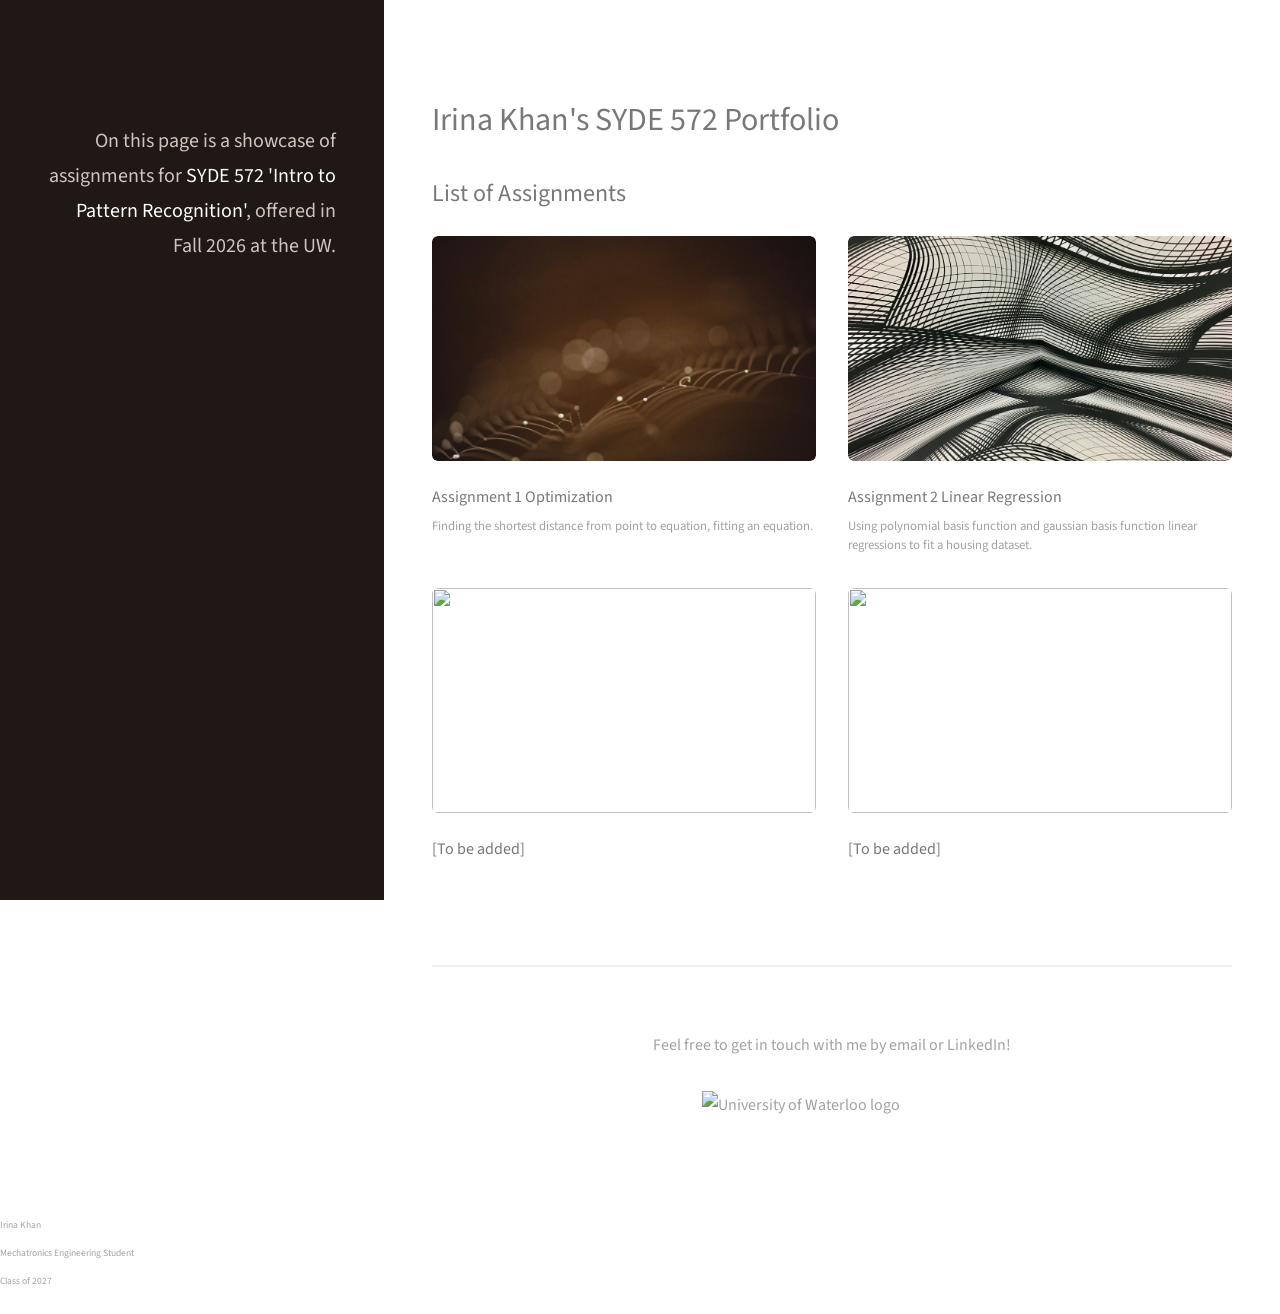
==== index.html @ 65525d87 "Wrote scripts and report for Assignment 2, part 1 (aka polynomial basis function linear regression)" ====
<!DOCTYPE HTML>
<!--
	Strata by HTML5 UP
	html5up.net | @ajlkn
	Free for personal and commercial use under the CCA 3.0 license (html5up.net/license)
-->
<html>
	<head>
		<title>SYDE 572 Portfolio</title>
		<meta charset="utf-8" />
		<meta name="viewport" content="width=device-width, initial-scale=1, user-scalable=no" />
		<link rel="stylesheet" href="assets/css/main.css" />
	</head>
	<body class="is-preload">

		<!-- Header -->
			<header id="header">
				<div class="inner">
					<a href="#" class="image avatar"><img src="images/picrew_lego_avatar.png" alt="" /></a>
					<h1>On this page is a showcase of assignments for <strong> SYDE 572 'Intro to Pattern Recognition'</strong>, offered in Fall 2026 at the UW.<br />
				</div>
			</header>

		<!-- Main -->
			<div id="main">

				<!-- One -->
					<section id="one">
						<h1>Irina Khan's SYDE 572 Portfolio</h1>
						<h2>List of Assignments</h2>
						<div class="row">
							<article class="col-6 col-12-xsmall work-item">
								<a href="assignment1/assignment1part1report.html" class="image fit thumb"><img src="images/thumbs/alexey-demidov-XSi3O-MFi8I-unsplash.jpg" alt="" /></a>
								<h3>Assignment 1 Optimization</h3>
								<p>Finding the shortest distance from point to equation, fitting an equation.</p>
							</article>
							<article class="col-6 col-12-xsmall work-item">
								<a href="assignment2/assignment2part1report.html" class="image fit thumb"><img src="images/thumbs/armand-khoury-4cBVro7SHLs-unsplash.jpg" alt="" /></a>
								<h3>Assignment 2 Linear Regression</h3>
								<p>Using polynomial basis function and gaussian basis function linear regressions to fit a housing dataset.</p>
							</article>
							<article class="col-6 col-12-xsmall work-item">
								<a href="images/fulls/03.jpg" class="image fit thumb"><img src="images/thumbs/03.jpg" alt="" /></a>
								<h3>[To be added]</h3>
								<p></p>
							</article>
							<article class="col-6 col-12-xsmall work-item">
								<a href="images/fulls/04.jpg" class="image fit thumb"><img src="images/thumbs/04.jpg" alt="" /></a>
								<h3>[To be added]</h3>
								<p></p>
							</article>
						</div>
					</section>

				<!-- Three -->
					<section id="three">
					<p style="text-align: center;">Feel free to get in touch with me by email or LinkedIn!</p>
					<img src="images/fulls/UniversityOfWaterloo_logo_vert_rgb.png"
						alt="University of Waterloo logo"
						style="max-width: 260px; display: block; margin: 0 auto;">

				<!-- Four -->
				<!--
					<section id="four">
						<h2>Elements</h2>

						<section>
							<h4>Text</h4>
							<p>This is <b>bold</b> and this is <strong>strong</strong>. This is <i>italic</i> and this is <em>emphasized</em>.
							This is <sup>superscript</sup> text and this is <sub>subscript</sub> text.
							This is <u>underlined</u> and this is code: <code>for (;;) { ... }</code>. Finally, <a href="#">this is a link</a>.</p>
							<hr />
							<header>
								<h4>Heading with a Subtitle</h4>
								<p>Lorem ipsum dolor sit amet nullam id egestas urna aliquam</p>
							</header>
							<p>Nunc lacinia ante nunc ac lobortis. Interdum adipiscing gravida odio porttitor sem non mi integer non faucibus ornare mi ut ante amet placerat aliquet. Volutpat eu sed ante lacinia sapien lorem accumsan varius montes viverra nibh in adipiscing blandit tempus accumsan.</p>
							<header>
								<h5>Heading with a Subtitle</h5>
								<p>Lorem ipsum dolor sit amet nullam id egestas urna aliquam</p>
							</header>
							<p>Nunc lacinia ante nunc ac lobortis. Interdum adipiscing gravida odio porttitor sem non mi integer non faucibus ornare mi ut ante amet placerat aliquet. Volutpat eu sed ante lacinia sapien lorem accumsan varius montes viverra nibh in adipiscing blandit tempus accumsan.</p>
							<hr />
							<h2>Heading Level 2</h2>
							<h3>Heading Level 3</h3>
							<h4>Heading Level 4</h4>
							<h5>Heading Level 5</h5>
							<h6>Heading Level 6</h6>
							<hr />
							<h5>Blockquote</h5>
							<blockquote>Fringilla nisl. Donec accumsan interdum nisi, quis tincidunt felis sagittis eget tempus euismod. Vestibulum ante ipsum primis in faucibus vestibulum. Blandit adipiscing eu felis iaculis volutpat ac adipiscing accumsan faucibus. Vestibulum ante ipsum primis in faucibus lorem ipsum dolor sit amet nullam adipiscing eu felis.</blockquote>
							<h5>Preformatted</h5>
							<pre><code>i = 0;

while (!deck.isInOrder()) {
print 'Iteration ' + i;
deck.shuffle();
i++;
}

print 'It took ' + i + ' iterations to sort the deck.';</code></pre>
						</section>

						<section>
							<h4>Lists</h4>
							<div class="row">
								<div class="col-6 col-12-xsmall">
									<h5>Unordered</h5>
									<ul>
										<li>Dolor pulvinar etiam magna etiam.</li>
										<li>Sagittis adipiscing lorem eleifend.</li>
										<li>Felis enim feugiat dolore viverra.</li>
									</ul>
									<h5>Alternate</h5>
									<ul class="alt">
										<li>Dolor pulvinar etiam magna etiam.</li>
										<li>Sagittis adipiscing lorem eleifend.</li>
										<li>Felis enim feugiat dolore viverra.</li>
									</ul>
								</div>
								<div class="col-6 col-12-xsmall">
									<h5>Ordered</h5>
									<ol>
										<li>Dolor pulvinar etiam magna etiam.</li>
										<li>Etiam vel felis at lorem sed viverra.</li>
										<li>Felis enim feugiat dolore viverra.</li>
										<li>Dolor pulvinar etiam magna etiam.</li>
										<li>Etiam vel felis at lorem sed viverra.</li>
										<li>Felis enim feugiat dolore viverra.</li>
									</ol>
									<h5>Icons</h5>
									<ul class="icons">
										<li><a href="#" class="icon brands fa-twitter"><span class="label">Twitter</span></a></li>
										<li><a href="#" class="icon brands fa-facebook-f"><span class="label">Facebook</span></a></li>
										<li><a href="#" class="icon brands fa-instagram"><span class="label">Instagram</span></a></li>
										<li><a href="#" class="icon brands fa-github"><span class="label">Github</span></a></li>
										<li><a href="#" class="icon brands fa-dribbble"><span class="label">Dribbble</span></a></li>
										<li><a href="#" class="icon brands fa-tumblr"><span class="label">Tumblr</span></a></li>
									</ul>
								</div>
							</div>
							<h5>Actions</h5>
							<ul class="actions">
								<li><a href="#" class="button primary">Default</a></li>
								<li><a href="#" class="button">Default</a></li>
							</ul>
							<ul class="actions small">
								<li><a href="#" class="button primary small">Small</a></li>
								<li><a href="#" class="button small">Small</a></li>
							</ul>
							<div class="row">
								<div class="col-6 col-12-small">
									<ul class="actions stacked">
										<li><a href="#" class="button primary">Default</a></li>
										<li><a href="#" class="button">Default</a></li>
									</ul>
								</div>
								<div class="col-6 col-12-small">
									<ul class="actions stacked">
										<li><a href="#" class="button primary small">Small</a></li>
										<li><a href="#" class="button small">Small</a></li>
									</ul>
								</div>
								<div class="col-6 col-12-small">
									<ul class="actions stacked">
										<li><a href="#" class="button primary fit">Default</a></li>
										<li><a href="#" class="button fit">Default</a></li>
									</ul>
								</div>
								<div class="col-6 col-12-small">
									<ul class="actions stacked">
										<li><a href="#" class="button primary small fit">Small</a></li>
										<li><a href="#" class="button small fit">Small</a></li>
									</ul>
								</div>
							</div>
						</section>

						<section>
							<h4>Table</h4>
							<h5>Default</h5>
							<div class="table-wrapper">
								<table>
									<thead>
										<tr>
											<th>Name</th>
											<th>Description</th>
											<th>Price</th>
										</tr>
									</thead>
									<tbody>
										<tr>
											<td>Item One</td>
											<td>Ante turpis integer aliquet porttitor.</td>
											<td>29.99</td>
										</tr>
										<tr>
											<td>Item Two</td>
											<td>Vis ac commodo adipiscing arcu aliquet.</td>
											<td>19.99</td>
										</tr>
										<tr>
											<td>Item Three</td>
											<td> Morbi faucibus arcu accumsan lorem.</td>
											<td>29.99</td>
										</tr>
										<tr>
											<td>Item Four</td>
											<td>Vitae integer tempus condimentum.</td>
											<td>19.99</td>
										</tr>
										<tr>
											<td>Item Five</td>
											<td>Ante turpis integer aliquet porttitor.</td>
											<td>29.99</td>
										</tr>
									</tbody>
									<tfoot>
										<tr>
											<td colspan="2"></td>
											<td>100.00</td>
										</tr>
									</tfoot>
								</table>
							</div>

							<h5>Alternate</h5>
							<div class="table-wrapper">
								<table class="alt">
									<thead>
										<tr>
											<th>Name</th>
											<th>Description</th>
											<th>Price</th>
										</tr>
									</thead>
									<tbody>
										<tr>
											<td>Item One</td>
											<td>Ante turpis integer aliquet porttitor.</td>
											<td>29.99</td>
										</tr>
										<tr>
											<td>Item Two</td>
											<td>Vis ac commodo adipiscing arcu aliquet.</td>
											<td>19.99</td>
										</tr>
										<tr>
											<td>Item Three</td>
											<td> Morbi faucibus arcu accumsan lorem.</td>
											<td>29.99</td>
										</tr>
										<tr>
											<td>Item Four</td>
											<td>Vitae integer tempus condimentum.</td>
											<td>19.99</td>
										</tr>
										<tr>
											<td>Item Five</td>
											<td>Ante turpis integer aliquet porttitor.</td>
											<td>29.99</td>
										</tr>
									</tbody>
									<tfoot>
										<tr>
											<td colspan="2"></td>
											<td>100.00</td>
										</tr>
									</tfoot>
								</table>
							</div>
						</section>

						<section>
							<h4>Buttons</h4>
							<ul class="actions">
								<li><a href="#" class="button primary">Primary</a></li>
								<li><a href="#" class="button">Default</a></li>
							</ul>
							<ul class="actions">
								<li><a href="#" class="button large">Large</a></li>
								<li><a href="#" class="button">Default</a></li>
								<li><a href="#" class="button small">Small</a></li>
							</ul>
							<ul class="actions fit">
								<li><a href="#" class="button primary fit">Fit</a></li>
								<li><a href="#" class="button fit">Fit</a></li>
							</ul>
							<ul class="actions fit small">
								<li><a href="#" class="button primary fit small">Fit + Small</a></li>
								<li><a href="#" class="button fit small">Fit + Small</a></li>
							</ul>
							<ul class="actions">
								<li><a href="#" class="button primary icon solid fa-download">Icon</a></li>
								<li><a href="#" class="button icon solid fa-download">Icon</a></li>
							</ul>
							<ul class="actions">
								<li><span class="button primary disabled">Primary</span></li>
								<li><span class="button disabled">Default</span></li>
							</ul>
						</section>

						<section>
							<h4>Form</h4>
							<form method="post" action="#">
								<div class="row gtr-uniform gtr-50">
									<div class="col-6 col-12-xsmall">
										<input type="text" name="demo-name" id="demo-name" value="" placeholder="Name" />
									</div>
									<div class="col-6 col-12-xsmall">
										<input type="email" name="demo-email" id="demo-email" value="" placeholder="Email" />
									</div>
									<div class="col-12">
										<select name="demo-category" id="demo-category">
											<option value="">- Category -</option>
											<option value="1">Manufacturing</option>
											<option value="1">Shipping</option>
											<option value="1">Administration</option>
											<option value="1">Human Resources</option>
										</select>
									</div>
									<div class="col-4 col-12-small">
										<input type="radio" id="demo-priority-low" name="demo-priority" checked>
										<label for="demo-priority-low">Low Priority</label>
									</div>
									<div class="col-4 col-12-small">
										<input type="radio" id="demo-priority-normal" name="demo-priority">
										<label for="demo-priority-normal">Normal Priority</label>
									</div>
									<div class="col-4 col-12-small">
										<input type="radio" id="demo-priority-high" name="demo-priority">
										<label for="demo-priority-high">High Priority</label>
									</div>
									<div class="col-6 col-12-small">
										<input type="checkbox" id="demo-copy" name="demo-copy">
										<label for="demo-copy">Email me a copy of this message</label>
									</div>
									<div class="col-6 col-12-small">
										<input type="checkbox" id="demo-human" name="demo-human" checked>
										<label for="demo-human">I am a human and not a robot</label>
									</div>
									<div class="col-12">
										<textarea name="demo-message" id="demo-message" placeholder="Enter your message" rows="6"></textarea>
									</div>
									<div class="col-12">
										<ul class="actions">
											<li><input type="submit" value="Send Message" class="primary" /></li>
											<li><input type="reset" value="Reset" /></li>
										</ul>
									</div>
								</div>
							</form>
						</section>

						<section>
							<h4>Image</h4>
							<h5>Fit</h5>
							<div class="box alt">
								<div class="row gtr-50 gtr-uniform">
									<div class="col-12"><span class="image fit"><img src="images/fulls/05.jpg" alt="" /></span></div>
									<div class="col-4"><span class="image fit"><img src="images/thumbs/01.jpg" alt="" /></span></div>
									<div class="col-4"><span class="image fit"><img src="images/thumbs/02.jpg" alt="" /></span></div>
									<div class="col-4"><span class="image fit"><img src="images/thumbs/03.jpg" alt="" /></span></div>
									<div class="col-4"><span class="image fit"><img src="images/thumbs/04.jpg" alt="" /></span></div>
									<div class="col-4"><span class="image fit"><img src="images/thumbs/05.jpg" alt="" /></span></div>
									<div class="col-4"><span class="image fit"><img src="images/thumbs/06.jpg" alt="" /></span></div>
									<div class="col-4"><span class="image fit"><img src="images/thumbs/03.jpg" alt="" /></span></div>
									<div class="col-4"><span class="image fit"><img src="images/thumbs/02.jpg" alt="" /></span></div>
									<div class="col-4"><span class="image fit"><img src="images/thumbs/01.jpg" alt="" /></span></div>
								</div>
							</div>
							<h5>Left &amp; Right</h5>
							<p><span class="image left"><img src="images/avatar.jpg" alt="" /></span>Fringilla nisl. Donec accumsan interdum nisi, quis tincidunt felis sagittis eget. tempus euismod. Vestibulum ante ipsum primis in faucibus vestibulum. Blandit adipiscing eu felis iaculis volutpat ac adipiscing accumsan eu faucibus. Integer ac pellentesque praesent tincidunt felis sagittis eget. tempus euismod. Vestibulum ante ipsum primis in faucibus vestibulum. Blandit adipiscing eu felis iaculis volutpat ac adipiscing accumsan eu faucibus. Integer ac pellentesque praesent. Donec accumsan interdum nisi, quis tincidunt felis sagittis eget. tempus euismod. Vestibulum ante ipsum primis in faucibus vestibulum. Blandit adipiscing eu felis iaculis volutpat ac adipiscing accumsan eu faucibus. Integer ac pellentesque praesent tincidunt felis sagittis eget. tempus euismod. Vestibulum ante ipsum primis in faucibus vestibulum. Blandit adipiscing eu felis iaculis volutpat ac adipiscing accumsan eu faucibus. Integer ac pellentesque praesent.</p>
							<p><span class="image right"><img src="images/avatar.jpg" alt="" /></span>Fringilla nisl. Donec accumsan interdum nisi, quis tincidunt felis sagittis eget. tempus euismod. Vestibulum ante ipsum primis in faucibus vestibulum. Blandit adipiscing eu felis iaculis volutpat ac adipiscing accumsan eu faucibus. Integer ac pellentesque praesent tincidunt felis sagittis eget. tempus euismod. Vestibulum ante ipsum primis in faucibus vestibulum. Blandit adipiscing eu felis iaculis volutpat ac adipiscing accumsan eu faucibus. Integer ac pellentesque praesent. Donec accumsan interdum nisi, quis tincidunt felis sagittis eget. tempus euismod. Vestibulum ante ipsum primis in faucibus vestibulum. Blandit adipiscing eu felis iaculis volutpat ac adipiscing accumsan eu faucibus. Integer ac pellentesque praesent tincidunt felis sagittis eget. tempus euismod. Vestibulum ante ipsum primis in faucibus vestibulum. Blandit adipiscing eu felis iaculis volutpat ac adipiscing accumsan eu faucibus. Integer ac pellentesque praesent.</p>
						</section>

					</section>
				-->

			</div>

		<!-- Footer -->
		<footer id="footer">
			<div class="inner">
				<ul class="icons">
					<li><a href="https://www.linkedin.com/in/irina-r-khan/" class="icon brands fa-linkedin">
						<span class="label">LinkedIn</span>
					</a></li>
				<li><a href="https://github.com/irin-khn" class="icon brands fa-github">
					<span class="label">GitHub</span>
				</a></li>
				<li><a href="mailto:ir4khan@uwaterloo.ca" class="icon solid fa-envelope">
					<span class="label">Email</span>
				</a></li>
			</ul>

			<p style="font-size: 0.6em;"> Irina Khan  <br> 	Mechatronics Engineering Student <br> Class of 2027</p>
		</div>
		

</footer>


		<!-- Scripts -->
			<script src="assets/js/jquery.min.js"></script>
			<script src="assets/js/jquery.poptrox.min.js"></script>
			<script src="assets/js/browser.min.js"></script>
			<script src="assets/js/breakpoints.min.js"></script>
			<script src="assets/js/util.js"></script>
			<script src="assets/js/main.js"></script>

	</body>
</html>
---- assets/css/main.css ----
@import url("fontawesome-all.min.css");
@import url("https://fonts.googleapis.com/css?family=Source+Sans+Pro:400,400italic");

/*
	Strata by HTML5 UP
	html5up.net | @ajlkn
	Free for personal and commercial use under the CCA 3.0 license (html5up.net/license)
*/

html, body, div, span, applet, object,
iframe, h1, h2, h3, h4, h5, h6, p, blockquote,
pre, a, abbr, acronym, address, big, cite,
code, del, dfn, em, img, ins, kbd, q, s, samp,
small, strike, strong, sub, sup, tt, var, b,
u, i, center, dl, dt, dd, ol, ul, li, fieldset,
form, label, legend, table, caption, tbody,
tfoot, thead, tr, th, td, article, aside,
canvas, details, embed, figure, figcaption,
footer, header, hgroup, menu, nav, output, ruby,
section, summary, time, mark, audio, video {
	margin: 0;
	padding: 0;
	border: 0;
	font-size: 100%;
	font: inherit;
	vertical-align: baseline;}

article, aside, details, figcaption, figure,
footer, header, hgroup, menu, nav, section {
	display: block;}

body {
	line-height: 1;
}

ol, ul {
	list-style: none;
}

blockquote, q {
	quotes: none;
}

	blockquote:before, blockquote:after, q:before, q:after {
		content: '';
		content: none;
	}

table {
	border-collapse: collapse;
	border-spacing: 0;
}

body {
	-webkit-text-size-adjust: none;
}

mark {
	background-color: transparent;
	color: inherit;
}

input::-moz-focus-inner {
	border: 0;
	padding: 0;
}

input, select, textarea {
	-moz-appearance: none;
	-webkit-appearance: none;
	-ms-appearance: none;
	appearance: none;
}

/* Basic */

	html {
		box-sizing: border-box;
	}

	*, *:before, *:after {
		box-sizing: inherit;
	}

	body {
		background: #fff;
	}

		body.is-preload *, body.is-preload *:before, body.is-preload *:after {
			-moz-animation: none !important;
			-webkit-animation: none !important;
			-ms-animation: none !important;
			animation: none !important;
			-moz-transition: none !important;
			-webkit-transition: none !important;
			-ms-transition: none !important;
			transition: none !important;
		}

	body, input, select, textarea {
		color: #a2a2a2;
		font-family: "Source Sans Pro", Helvetica, sans-serif;
		font-size: 16pt;
		font-weight: 400;
		line-height: 1.75em;
	}

	a {
		-moz-transition: color 0.2s ease-in-out, border-color 0.2s ease-in-out;
		-webkit-transition: color 0.2s ease-in-out, border-color 0.2s ease-in-out;
		-ms-transition: color 0.2s ease-in-out, border-color 0.2s ease-in-out;
		transition: color 0.2s ease-in-out, border-color 0.2s ease-in-out;
		border-bottom: dotted 1px;
		color: #49bf9d;
		text-decoration: none;
	}

		a:hover {
			border-bottom-color: transparent;
			color: #49bf9d !important;
			text-decoration: none;
		}

	strong, b {
		color: #787878;
		font-weight: 400;
	}

	em, i {
		font-style: italic;
	}

	p {
		margin: 0 0 2em 0;
	}

	h1, h2, h3, h4, h5, h6 {
		color: #787878;
		font-weight: 400;
		line-height: 1em;
		margin: 0 0 1em 0;
	}

		h1 a, h2 a, h3 a, h4 a, h5 a, h6 a {
			color: inherit;
			text-decoration: none;
		}

	h1 {
		font-size: 2em;
		line-height: 1.5em;
	}

	h2 {
		font-size: 1.5em;
		line-height: 1.5em;
	}

	h3 {
		font-size: 1.25em;
		line-height: 1.5em;
	}

	h4 {
		font-size: 1.1em;
		line-height: 1.5em;
	}

	h5 {
		font-size: 0.9em;
		line-height: 1.5em;
	}

	h6 {
		font-size: 0.7em;
		line-height: 1.5em;
	}

	sub {
		font-size: 0.8em;
		position: relative;
		top: 0.5em;
	}

	sup {
		font-size: 0.8em;
		position: relative;
		top: -0.5em;
	}

	hr {
		border: 0;
		border-bottom: solid 2px #efefef;
		margin: 2em 0;
	}

		hr.major {
			margin: 3em 0;
		}

	blockquote {
		border-left: solid 6px #efefef;
		font-style: italic;
		margin: 0 0 2em 0;
		padding: 0.5em 0 0.5em 1.5em;
	}

	code {
		background: #f7f7f7;
		border-radius: 0.35em;
		border: solid 2px #efefef;
		font-family: "Courier New", monospace;
		font-size: 0.9em;
		margin: 0 0.25em;
		padding: 0.25em 0.65em;
	}

	pre {
		-webkit-overflow-scrolling: touch;
		font-family: "Courier New", monospace;
		font-size: 0.9em;
		margin: 0 0 2em 0;
	}

		pre code {
			display: block;
			line-height: 1.75em;
			padding: 1em 1.5em;
			overflow-x: auto;
		}

	.align-left {
		text-align: left;
	}

	.align-center {
		text-align: center;
	}

	.align-right {
		text-align: right;
	}

/* Container */

	.container {
		margin: 0 auto;
		max-width: calc(100% - 4em);
		width: 100%;
	}

		.container.xsmall {
			width: 25%;
		}

		.container.small {
			width: 50%;
		}

		.container.medium {
			width: 75%;
		}

		.container.large {
			width: 125%;
		}

		.container.xlarge {
			width: 150%;
		}

		.container.max {
			width: 100%;
		}

		@media screen and (max-width: 980px) {

			.container {
				width: 100% !important;
				max-width: 100% !important;
			}

		}

		@media screen and (max-width: 480px) {

			.container {
				max-width: calc(100% - 3em);
			}

		}

/* Row */

	.row {
		display: flex;
		flex-wrap: wrap;
		box-sizing: border-box;
		align-items: stretch;
	}

		.row > * {
			box-sizing: border-box;
		}

		.row.gtr-uniform > * > :last-child {
			margin-bottom: 0;
		}

		.row.aln-left {
			justify-content: flex-start;
		}

		.row.aln-center {
			justify-content: center;
		}

		.row.aln-right {
			justify-content: flex-end;
		}

		.row.aln-top {
			align-items: flex-start;
		}

		.row.aln-middle {
			align-items: center;
		}

		.row.aln-bottom {
			align-items: flex-end;
		}

		.row > .imp {
			order: -1;
		}

		.row > .col-1 {
			width: 8.33333%;
		}

		.row > .off-1 {
			margin-left: 8.33333%;
		}

		.row > .col-2 {
			width: 16.66667%;
		}

		.row > .off-2 {
			margin-left: 16.66667%;
		}

		.row > .col-3 {
			width: 25%;
		}

		.row > .off-3 {
			margin-left: 25%;
		}

		.row > .col-4 {
			width: 33.33333%;
		}

		.row > .off-4 {
			margin-left: 33.33333%;
		}

		.row > .col-5 {
			width: 41.66667%;
		}

		.row > .off-5 {
			margin-left: 41.66667%;
		}

		.row > .col-6 {
			width: 50%;
		}

		.row > .off-6 {
			margin-left: 50%;
		}

		.row > .col-7 {
			width: 58.33333%;
		}

		.row > .off-7 {
			margin-left: 58.33333%;
		}

		.row > .col-8 {
			width: 66.66667%;
		}

		.row > .off-8 {
			margin-left: 66.66667%;
		}

		.row > .col-9 {
			width: 75%;
		}

		.row > .off-9 {
			margin-left: 75%;
		}

		.row > .col-10 {
			width: 83.33333%;
		}

		.row > .off-10 {
			margin-left: 83.33333%;
		}

		.row > .col-11 {
			width: 91.66667%;
		}

		.row > .off-11 {
			margin-left: 91.66667%;
		}

		.row > .col-12 {
			width: 100%;
		}

		.row > .off-12 {
			margin-left: 100%;
		}

		.row.gtr-0 {
			margin-top: 0;
			margin-left: 0em;
		}

			.row.gtr-0 > * {
				padding: 0 0 0 0em;
			}

			.row.gtr-0.gtr-uniform {
				margin-top: 0em;
			}

				.row.gtr-0.gtr-uniform > * {
					padding-top: 0em;
				}

		.row.gtr-25 {
			margin-top: 0;
			margin-left: -0.625em;
		}

			.row.gtr-25 > * {
				padding: 0 0 0 0.625em;
			}

			.row.gtr-25.gtr-uniform {
				margin-top: -0.625em;
			}

				.row.gtr-25.gtr-uniform > * {
					padding-top: 0.625em;
				}

		.row.gtr-50 {
			margin-top: 0;
			margin-left: -1.25em;
		}

			.row.gtr-50 > * {
				padding: 0 0 0 1.25em;
			}

			.row.gtr-50.gtr-uniform {
				margin-top: -1.25em;
			}

				.row.gtr-50.gtr-uniform > * {
					padding-top: 1.25em;
				}

		.row {
			margin-top: 0;
			margin-left: -2.5em;
		}

			.row > * {
				padding: 0 0 0 2.5em;
			}

			.row.gtr-uniform {
				margin-top: -2.5em;
			}

				.row.gtr-uniform > * {
					padding-top: 2.5em;
				}

		.row.gtr-150 {
			margin-top: 0;
			margin-left: -3.75em;
		}

			.row.gtr-150 > * {
				padding: 0 0 0 3.75em;
			}

			.row.gtr-150.gtr-uniform {
				margin-top: -3.75em;
			}

				.row.gtr-150.gtr-uniform > * {
					padding-top: 3.75em;
				}

		.row.gtr-200 {
			margin-top: 0;
			margin-left: -5em;
		}

			.row.gtr-200 > * {
				padding: 0 0 0 5em;
			}

			.row.gtr-200.gtr-uniform {
				margin-top: -5em;
			}

				.row.gtr-200.gtr-uniform > * {
					padding-top: 5em;
				}

		@media screen and (max-width: 1800px) {

			.row {
				display: flex;
				flex-wrap: wrap;
				box-sizing: border-box;
				align-items: stretch;
			}

				.row > * {
					box-sizing: border-box;
				}

				.row.gtr-uniform > * > :last-child {
					margin-bottom: 0;
				}

				.row.aln-left {
					justify-content: flex-start;
				}

				.row.aln-center {
					justify-content: center;
				}

				.row.aln-right {
					justify-content: flex-end;
				}

				.row.aln-top {
					align-items: flex-start;
				}

				.row.aln-middle {
					align-items: center;
				}

				.row.aln-bottom {
					align-items: flex-end;
				}

				.row > .imp-xlarge {
					order: -1;
				}

				.row > .col-1-xlarge {
					width: 8.33333%;
				}

				.row > .off-1-xlarge {
					margin-left: 8.33333%;
				}

				.row > .col-2-xlarge {
					width: 16.66667%;
				}

				.row > .off-2-xlarge {
					margin-left: 16.66667%;
				}

				.row > .col-3-xlarge {
					width: 25%;
				}

				.row > .off-3-xlarge {
					margin-left: 25%;
				}

				.row > .col-4-xlarge {
					width: 33.33333%;
				}

				.row > .off-4-xlarge {
					margin-left: 33.33333%;
				}

				.row > .col-5-xlarge {
					width: 41.66667%;
				}

				.row > .off-5-xlarge {
					margin-left: 41.66667%;
				}

				.row > .col-6-xlarge {
					width: 50%;
				}

				.row > .off-6-xlarge {
					margin-left: 50%;
				}

				.row > .col-7-xlarge {
					width: 58.33333%;
				}

				.row > .off-7-xlarge {
					margin-left: 58.33333%;
				}

				.row > .col-8-xlarge {
					width: 66.66667%;
				}

				.row > .off-8-xlarge {
					margin-left: 66.66667%;
				}

				.row > .col-9-xlarge {
					width: 75%;
				}

				.row > .off-9-xlarge {
					margin-left: 75%;
				}

				.row > .col-10-xlarge {
					width: 83.33333%;
				}

				.row > .off-10-xlarge {
					margin-left: 83.33333%;
				}

				.row > .col-11-xlarge {
					width: 91.66667%;
				}

				.row > .off-11-xlarge {
					margin-left: 91.66667%;
				}

				.row > .col-12-xlarge {
					width: 100%;
				}

				.row > .off-12-xlarge {
					margin-left: 100%;
				}

				.row.gtr-0 {
					margin-top: 0;
					margin-left: 0em;
				}

					.row.gtr-0 > * {
						padding: 0 0 0 0em;
					}

					.row.gtr-0.gtr-uniform {
						margin-top: 0em;
					}

						.row.gtr-0.gtr-uniform > * {
							padding-top: 0em;
						}

				.row.gtr-25 {
					margin-top: 0;
					margin-left: -0.625em;
				}

					.row.gtr-25 > * {
						padding: 0 0 0 0.625em;
					}

					.row.gtr-25.gtr-uniform {
						margin-top: -0.625em;
					}

						.row.gtr-25.gtr-uniform > * {
							padding-top: 0.625em;
						}

				.row.gtr-50 {
					margin-top: 0;
					margin-left: -1.25em;
				}

					.row.gtr-50 > * {
						padding: 0 0 0 1.25em;
					}

					.row.gtr-50.gtr-uniform {
						margin-top: -1.25em;
					}

						.row.gtr-50.gtr-uniform > * {
							padding-top: 1.25em;
						}

				.row {
					margin-top: 0;
					margin-left: -2.5em;
				}

					.row > * {
						padding: 0 0 0 2.5em;
					}

					.row.gtr-uniform {
						margin-top: -2.5em;
					}

						.row.gtr-uniform > * {
							padding-top: 2.5em;
						}

				.row.gtr-150 {
					margin-top: 0;
					margin-left: -3.75em;
				}

					.row.gtr-150 > * {
						padding: 0 0 0 3.75em;
					}

					.row.gtr-150.gtr-uniform {
						margin-top: -3.75em;
					}

						.row.gtr-150.gtr-uniform > * {
							padding-top: 3.75em;
						}

				.row.gtr-200 {
					margin-top: 0;
					margin-left: -5em;
				}

					.row.gtr-200 > * {
						padding: 0 0 0 5em;
					}

					.row.gtr-200.gtr-uniform {
						margin-top: -5em;
					}

						.row.gtr-200.gtr-uniform > * {
							padding-top: 5em;
						}

		}

		@media screen and (max-width: 1280px) {

			.row {
				display: flex;
				flex-wrap: wrap;
				box-sizing: border-box;
				align-items: stretch;
			}

				.row > * {
					box-sizing: border-box;
				}

				.row.gtr-uniform > * > :last-child {
					margin-bottom: 0;
				}

				.row.aln-left {
					justify-content: flex-start;
				}

				.row.aln-center {
					justify-content: center;
				}

				.row.aln-right {
					justify-content: flex-end;
				}

				.row.aln-top {
					align-items: flex-start;
				}

				.row.aln-middle {
					align-items: center;
				}

				.row.aln-bottom {
					align-items: flex-end;
				}

				.row > .imp-large {
					order: -1;
				}

				.row > .col-1-large {
					width: 8.33333%;
				}

				.row > .off-1-large {
					margin-left: 8.33333%;
				}

				.row > .col-2-large {
					width: 16.66667%;
				}

				.row > .off-2-large {
					margin-left: 16.66667%;
				}

				.row > .col-3-large {
					width: 25%;
				}

				.row > .off-3-large {
					margin-left: 25%;
				}

				.row > .col-4-large {
					width: 33.33333%;
				}

				.row > .off-4-large {
					margin-left: 33.33333%;
				}

				.row > .col-5-large {
					width: 41.66667%;
				}

				.row > .off-5-large {
					margin-left: 41.66667%;
				}

				.row > .col-6-large {
					width: 50%;
				}

				.row > .off-6-large {
					margin-left: 50%;
				}

				.row > .col-7-large {
					width: 58.33333%;
				}

				.row > .off-7-large {
					margin-left: 58.33333%;
				}

				.row > .col-8-large {
					width: 66.66667%;
				}

				.row > .off-8-large {
					margin-left: 66.66667%;
				}

				.row > .col-9-large {
					width: 75%;
				}

				.row > .off-9-large {
					margin-left: 75%;
				}

				.row > .col-10-large {
					width: 83.33333%;
				}

				.row > .off-10-large {
					margin-left: 83.33333%;
				}

				.row > .col-11-large {
					width: 91.66667%;
				}

				.row > .off-11-large {
					margin-left: 91.66667%;
				}

				.row > .col-12-large {
					width: 100%;
				}

				.row > .off-12-large {
					margin-left: 100%;
				}

				.row.gtr-0 {
					margin-top: 0;
					margin-left: 0em;
				}

					.row.gtr-0 > * {
						padding: 0 0 0 0em;
					}

					.row.gtr-0.gtr-uniform {
						margin-top: 0em;
					}

						.row.gtr-0.gtr-uniform > * {
							padding-top: 0em;
						}

				.row.gtr-25 {
					margin-top: 0;
					margin-left: -0.5em;
				}

					.row.gtr-25 > * {
						padding: 0 0 0 0.5em;
					}

					.row.gtr-25.gtr-uniform {
						margin-top: -0.5em;
					}

						.row.gtr-25.gtr-uniform > * {
							padding-top: 0.5em;
						}

				.row.gtr-50 {
					margin-top: 0;
					margin-left: -1em;
				}

					.row.gtr-50 > * {
						padding: 0 0 0 1em;
					}

					.row.gtr-50.gtr-uniform {
						margin-top: -1em;
					}

						.row.gtr-50.gtr-uniform > * {
							padding-top: 1em;
						}

				.row {
					margin-top: 0;
					margin-left: -2em;
				}

					.row > * {
						padding: 0 0 0 2em;
					}

					.row.gtr-uniform {
						margin-top: -2em;
					}

						.row.gtr-uniform > * {
							padding-top: 2em;
						}

				.row.gtr-150 {
					margin-top: 0;
					margin-left: -3em;
				}

					.row.gtr-150 > * {
						padding: 0 0 0 3em;
					}

					.row.gtr-150.gtr-uniform {
						margin-top: -3em;
					}

						.row.gtr-150.gtr-uniform > * {
							padding-top: 3em;
						}

				.row.gtr-200 {
					margin-top: 0;
					margin-left: -4em;
				}

					.row.gtr-200 > * {
						padding: 0 0 0 4em;
					}

					.row.gtr-200.gtr-uniform {
						margin-top: -4em;
					}

						.row.gtr-200.gtr-uniform > * {
							padding-top: 4em;
						}

		}

		@media screen and (max-width: 980px) {

			.row {
				display: flex;
				flex-wrap: wrap;
				box-sizing: border-box;
				align-items: stretch;
			}

				.row > * {
					box-sizing: border-box;
				}

				.row.gtr-uniform > * > :last-child {
					margin-bottom: 0;
				}

				.row.aln-left {
					justify-content: flex-start;
				}

				.row.aln-center {
					justify-content: center;
				}

				.row.aln-right {
					justify-content: flex-end;
				}

				.row.aln-top {
					align-items: flex-start;
				}

				.row.aln-middle {
					align-items: center;
				}

				.row.aln-bottom {
					align-items: flex-end;
				}

				.row > .imp-medium {
					order: -1;
				}

				.row > .col-1-medium {
					width: 8.33333%;
				}

				.row > .off-1-medium {
					margin-left: 8.33333%;
				}

				.row > .col-2-medium {
					width: 16.66667%;
				}

				.row > .off-2-medium {
					margin-left: 16.66667%;
				}

				.row > .col-3-medium {
					width: 25%;
				}

				.row > .off-3-medium {
					margin-left: 25%;
				}

				.row > .col-4-medium {
					width: 33.33333%;
				}

				.row > .off-4-medium {
					margin-left: 33.33333%;
				}

				.row > .col-5-medium {
					width: 41.66667%;
				}

				.row > .off-5-medium {
					margin-left: 41.66667%;
				}

				.row > .col-6-medium {
					width: 50%;
				}

				.row > .off-6-medium {
					margin-left: 50%;
				}

				.row > .col-7-medium {
					width: 58.33333%;
				}

				.row > .off-7-medium {
					margin-left: 58.33333%;
				}

				.row > .col-8-medium {
					width: 66.66667%;
				}

				.row > .off-8-medium {
					margin-left: 66.66667%;
				}

				.row > .col-9-medium {
					width: 75%;
				}

				.row > .off-9-medium {
					margin-left: 75%;
				}

				.row > .col-10-medium {
					width: 83.33333%;
				}

				.row > .off-10-medium {
					margin-left: 83.33333%;
				}

				.row > .col-11-medium {
					width: 91.66667%;
				}

				.row > .off-11-medium {
					margin-left: 91.66667%;
				}

				.row > .col-12-medium {
					width: 100%;
				}

				.row > .off-12-medium {
					margin-left: 100%;
				}

				.row.gtr-0 {
					margin-top: 0;
					margin-left: 0em;
				}

					.row.gtr-0 > * {
						padding: 0 0 0 0em;
					}

					.row.gtr-0.gtr-uniform {
						margin-top: 0em;
					}

						.row.gtr-0.gtr-uniform > * {
							padding-top: 0em;
						}

				.row.gtr-25 {
					margin-top: 0;
					margin-left: -0.5em;
				}

					.row.gtr-25 > * {
						padding: 0 0 0 0.5em;
					}

					.row.gtr-25.gtr-uniform {
						margin-top: -0.5em;
					}

						.row.gtr-25.gtr-uniform > * {
							padding-top: 0.5em;
						}

				.row.gtr-50 {
					margin-top: 0;
					margin-left: -1em;
				}

					.row.gtr-50 > * {
						padding: 0 0 0 1em;
					}

					.row.gtr-50.gtr-uniform {
						margin-top: -1em;
					}

						.row.gtr-50.gtr-uniform > * {
							padding-top: 1em;
						}

				.row {
					margin-top: 0;
					margin-left: -2em;
				}

					.row > * {
						padding: 0 0 0 2em;
					}

					.row.gtr-uniform {
						margin-top: -2em;
					}

						.row.gtr-uniform > * {
							padding-top: 2em;
						}

				.row.gtr-150 {
					margin-top: 0;
					margin-left: -3em;
				}

					.row.gtr-150 > * {
						padding: 0 0 0 3em;
					}

					.row.gtr-150.gtr-uniform {
						margin-top: -3em;
					}

						.row.gtr-150.gtr-uniform > * {
							padding-top: 3em;
						}

				.row.gtr-200 {
					margin-top: 0;
					margin-left: -4em;
				}

					.row.gtr-200 > * {
						padding: 0 0 0 4em;
					}

					.row.gtr-200.gtr-uniform {
						margin-top: -4em;
					}

						.row.gtr-200.gtr-uniform > * {
							padding-top: 4em;
						}

		}

		@media screen and (max-width: 736px) {

			.row {
				display: flex;
				flex-wrap: wrap;
				box-sizing: border-box;
				align-items: stretch;
			}

				.row > * {
					box-sizing: border-box;
				}

				.row.gtr-uniform > * > :last-child {
					margin-bottom: 0;
				}

				.row.aln-left {
					justify-content: flex-start;
				}

				.row.aln-center {
					justify-content: center;
				}

				.row.aln-right {
					justify-content: flex-end;
				}

				.row.aln-top {
					align-items: flex-start;
				}

				.row.aln-middle {
					align-items: center;
				}

				.row.aln-bottom {
					align-items: flex-end;
				}

				.row > .imp-small {
					order: -1;
				}

				.row > .col-1-small {
					width: 8.33333%;
				}

				.row > .off-1-small {
					margin-left: 8.33333%;
				}

				.row > .col-2-small {
					width: 16.66667%;
				}

				.row > .off-2-small {
					margin-left: 16.66667%;
				}

				.row > .col-3-small {
					width: 25%;
				}

				.row > .off-3-small {
					margin-left: 25%;
				}

				.row > .col-4-small {
					width: 33.33333%;
				}

				.row > .off-4-small {
					margin-left: 33.33333%;
				}

				.row > .col-5-small {
					width: 41.66667%;
				}

				.row > .off-5-small {
					margin-left: 41.66667%;
				}

				.row > .col-6-small {
					width: 50%;
				}

				.row > .off-6-small {
					margin-left: 50%;
				}

				.row > .col-7-small {
					width: 58.33333%;
				}

				.row > .off-7-small {
					margin-left: 58.33333%;
				}

				.row > .col-8-small {
					width: 66.66667%;
				}

				.row > .off-8-small {
					margin-left: 66.66667%;
				}

				.row > .col-9-small {
					width: 75%;
				}

				.row > .off-9-small {
					margin-left: 75%;
				}

				.row > .col-10-small {
					width: 83.33333%;
				}

				.row > .off-10-small {
					margin-left: 83.33333%;
				}

				.row > .col-11-small {
					width: 91.66667%;
				}

				.row > .off-11-small {
					margin-left: 91.66667%;
				}

				.row > .col-12-small {
					width: 100%;
				}

				.row > .off-12-small {
					margin-left: 100%;
				}

				.row.gtr-0 {
					margin-top: 0;
					margin-left: 0em;
				}

					.row.gtr-0 > * {
						padding: 0 0 0 0em;
					}

					.row.gtr-0.gtr-uniform {
						margin-top: 0em;
					}

						.row.gtr-0.gtr-uniform > * {
							padding-top: 0em;
						}

				.row.gtr-25 {
					margin-top: 0;
					margin-left: -0.375em;
				}

					.row.gtr-25 > * {
						padding: 0 0 0 0.375em;
					}

					.row.gtr-25.gtr-uniform {
						margin-top: -0.375em;
					}

						.row.gtr-25.gtr-uniform > * {
							padding-top: 0.375em;
						}

				.row.gtr-50 {
					margin-top: 0;
					margin-left: -0.75em;
				}

					.row.gtr-50 > * {
						padding: 0 0 0 0.75em;
					}

					.row.gtr-50.gtr-uniform {
						margin-top: -0.75em;
					}

						.row.gtr-50.gtr-uniform > * {
							padding-top: 0.75em;
						}

				.row {
					margin-top: 0;
					margin-left: -1.5em;
				}

					.row > * {
						padding: 0 0 0 1.5em;
					}

					.row.gtr-uniform {
						margin-top: -1.5em;
					}

						.row.gtr-uniform > * {
							padding-top: 1.5em;
						}

				.row.gtr-150 {
					margin-top: 0;
					margin-left: -2.25em;
				}

					.row.gtr-150 > * {
						padding: 0 0 0 2.25em;
					}

					.row.gtr-150.gtr-uniform {
						margin-top: -2.25em;
					}

						.row.gtr-150.gtr-uniform > * {
							padding-top: 2.25em;
						}

				.row.gtr-200 {
					margin-top: 0;
					margin-left: -3em;
				}

					.row.gtr-200 > * {
						padding: 0 0 0 3em;
					}

					.row.gtr-200.gtr-uniform {
						margin-top: -3em;
					}

						.row.gtr-200.gtr-uniform > * {
							padding-top: 3em;
						}

		}

		@media screen and (max-width: 480px) {

			.row {
				display: flex;
				flex-wrap: wrap;
				box-sizing: border-box;
				align-items: stretch;
			}

				.row > * {
					box-sizing: border-box;
				}

				.row.gtr-uniform > * > :last-child {
					margin-bottom: 0;
				}

				.row.aln-left {
					justify-content: flex-start;
				}

				.row.aln-center {
					justify-content: center;
				}

				.row.aln-right {
					justify-content: flex-end;
				}

				.row.aln-top {
					align-items: flex-start;
				}

				.row.aln-middle {
					align-items: center;
				}

				.row.aln-bottom {
					align-items: flex-end;
				}

				.row > .imp-xsmall {
					order: -1;
				}

				.row > .col-1-xsmall {
					width: 8.33333%;
				}

				.row > .off-1-xsmall {
					margin-left: 8.33333%;
				}

				.row > .col-2-xsmall {
					width: 16.66667%;
				}

				.row > .off-2-xsmall {
					margin-left: 16.66667%;
				}

				.row > .col-3-xsmall {
					width: 25%;
				}

				.row > .off-3-xsmall {
					margin-left: 25%;
				}

				.row > .col-4-xsmall {
					width: 33.33333%;
				}

				.row > .off-4-xsmall {
					margin-left: 33.33333%;
				}

				.row > .col-5-xsmall {
					width: 41.66667%;
				}

				.row > .off-5-xsmall {
					margin-left: 41.66667%;
				}

				.row > .col-6-xsmall {
					width: 50%;
				}

				.row > .off-6-xsmall {
					margin-left: 50%;
				}

				.row > .col-7-xsmall {
					width: 58.33333%;
				}

				.row > .off-7-xsmall {
					margin-left: 58.33333%;
				}

				.row > .col-8-xsmall {
					width: 66.66667%;
				}

				.row > .off-8-xsmall {
					margin-left: 66.66667%;
				}

				.row > .col-9-xsmall {
					width: 75%;
				}

				.row > .off-9-xsmall {
					margin-left: 75%;
				}

				.row > .col-10-xsmall {
					width: 83.33333%;
				}

				.row > .off-10-xsmall {
					margin-left: 83.33333%;
				}

				.row > .col-11-xsmall {
					width: 91.66667%;
				}

				.row > .off-11-xsmall {
					margin-left: 91.66667%;
				}

				.row > .col-12-xsmall {
					width: 100%;
				}

				.row > .off-12-xsmall {
					margin-left: 100%;
				}

				.row.gtr-0 {
					margin-top: 0;
					margin-left: 0em;
				}

					.row.gtr-0 > * {
						padding: 0 0 0 0em;
					}

					.row.gtr-0.gtr-uniform {
						margin-top: 0em;
					}

						.row.gtr-0.gtr-uniform > * {
							padding-top: 0em;
						}

				.row.gtr-25 {
					margin-top: 0;
					margin-left: -0.375em;
				}

					.row.gtr-25 > * {
						padding: 0 0 0 0.375em;
					}

					.row.gtr-25.gtr-uniform {
						margin-top: -0.375em;
					}

						.row.gtr-25.gtr-uniform > * {
							padding-top: 0.375em;
						}

				.row.gtr-50 {
					margin-top: 0;
					margin-left: -0.75em;
				}

					.row.gtr-50 > * {
						padding: 0 0 0 0.75em;
					}

					.row.gtr-50.gtr-uniform {
						margin-top: -0.75em;
					}

						.row.gtr-50.gtr-uniform > * {
							padding-top: 0.75em;
						}

				.row {
					margin-top: 0;
					margin-left: -1.5em;
				}

					.row > * {
						padding: 0 0 0 1.5em;
					}

					.row.gtr-uniform {
						margin-top: -1.5em;
					}

						.row.gtr-uniform > * {
							padding-top: 1.5em;
						}

				.row.gtr-150 {
					margin-top: 0;
					margin-left: -2.25em;
				}

					.row.gtr-150 > * {
						padding: 0 0 0 2.25em;
					}

					.row.gtr-150.gtr-uniform {
						margin-top: -2.25em;
					}

						.row.gtr-150.gtr-uniform > * {
							padding-top: 2.25em;
						}

				.row.gtr-200 {
					margin-top: 0;
					margin-left: -3em;
				}

					.row.gtr-200 > * {
						padding: 0 0 0 3em;
					}

					.row.gtr-200.gtr-uniform {
						margin-top: -3em;
					}

						.row.gtr-200.gtr-uniform > * {
							padding-top: 3em;
						}

		}

/* Section/Article */

	section.special, article.special {
		text-align: center;
	}

	header p {
		color: #b2b2b2;
		position: relative;
		margin: 0 0 1.5em 0;
	}

	header h2 + p {
		font-size: 1.25em;
		margin-top: -1em;
		line-height: 1.5em;
	}

	header h3 + p {
		font-size: 1.1em;
		margin-top: -0.8em;
		line-height: 1.5em;
	}

	header h4 + p,
	header h5 + p,
	header h6 + p {
		font-size: 0.9em;
		margin-top: -0.6em;
		line-height: 1.5em;
	}

	header.major h2 {
		font-size: 2em;
	}

/* Form */

	form {
		margin: 0 0 2em 0;
	}

	label {
		color: #787878;
		display: block;
		font-size: 0.9em;
		font-weight: 400;
		margin: 0 0 1em 0;
	}

	input[type="text"],
	input[type="password"],
	input[type="email"],
	select,
	textarea {
		-moz-appearance: none;
		-webkit-appearance: none;
		-ms-appearance: none;
		appearance: none;
		background: #f7f7f7;
		border-radius: 0.35em;
		border: solid 2px transparent;
		color: inherit;
		display: block;
		outline: 0;
		padding: 0 0.75em;
		text-decoration: none;
		width: 100%;
	}

		input[type="text"]:invalid,
		input[type="password"]:invalid,
		input[type="email"]:invalid,
		select:invalid,
		textarea:invalid {
			box-shadow: none;
		}

		input[type="text"]:focus,
		input[type="password"]:focus,
		input[type="email"]:focus,
		select:focus,
		textarea:focus {
			border-color: #49bf9d;
		}

	select {
		background-image: url("data:image/svg+xml;charset=utf8,%3Csvg xmlns='http://www.w3.org/2000/svg' width='40' height='40' preserveAspectRatio='none' viewBox='0 0 40 40'%3E%3Cpath d='M9.4,12.3l10.4,10.4l10.4-10.4c0.2-0.2,0.5-0.4,0.9-0.4c0.3,0,0.6,0.1,0.9,0.4l3.3,3.3c0.2,0.2,0.4,0.5,0.4,0.9 c0,0.4-0.1,0.6-0.4,0.9L20.7,31.9c-0.2,0.2-0.5,0.4-0.9,0.4c-0.3,0-0.6-0.1-0.9-0.4L4.3,17.3c-0.2-0.2-0.4-0.5-0.4-0.9 c0-0.4,0.1-0.6,0.4-0.9l3.3-3.3c0.2-0.2,0.5-0.4,0.9-0.4S9.1,12.1,9.4,12.3z' fill='%23dfdfdf' /%3E%3C/svg%3E");
		background-size: 1.25rem;
		background-repeat: no-repeat;
		background-position: calc(100% - 1rem) center;
		height: 2.75em;
		padding-right: 2.75em;
		text-overflow: ellipsis;
	}

		select option {
			color: #787878;
			background: #fff;
		}

		select:focus::-ms-value {
			background-color: transparent;
		}

		select::-ms-expand {
			display: none;
		}

	input[type="text"],
	input[type="password"],
	input[type="email"],
	select {
		height: 2.75em;
	}

	textarea {
		padding: 0.75em;
	}

	input[type="checkbox"],
	input[type="radio"] {
		-moz-appearance: none;
		-webkit-appearance: none;
		-ms-appearance: none;
		appearance: none;
		display: block;
		float: left;
		margin-right: -2em;
		opacity: 0;
		width: 1em;
		z-index: -1;
	}

		input[type="checkbox"] + label,
		input[type="radio"] + label {
			text-decoration: none;
			color: #a2a2a2;
			cursor: pointer;
			display: inline-block;
			font-size: 1em;
			font-weight: 400;
			padding-left: 2.4em;
			padding-right: 0.75em;
			position: relative;
		}

			input[type="checkbox"] + label:before,
			input[type="radio"] + label:before {
				-moz-osx-font-smoothing: grayscale;
				-webkit-font-smoothing: antialiased;
				display: inline-block;
				font-style: normal;
				font-variant: normal;
				text-rendering: auto;
				line-height: 1;
				text-transform: none !important;
				font-family: 'Font Awesome 5 Free';
				font-weight: 900;
			}

			input[type="checkbox"] + label:before,
			input[type="radio"] + label:before {
				background: #f7f7f7;
				border-radius: 0.35em;
				border: solid 2px transparent;
				content: '';
				display: inline-block;
				font-size: 0.8em;
				height: 2.0625em;
				left: 0;
				line-height: 1.85625em;
				position: absolute;
				text-align: center;
				top: 0;
				width: 2.0625em;
			}

		input[type="checkbox"]:checked + label:before,
		input[type="radio"]:checked + label:before {
			background: #787878;
			border-color: #787878;
			color: #fff;
			content: '\f00c';
		}

		input[type="checkbox"]:focus + label:before,
		input[type="radio"]:focus + label:before {
			border-color: #49bf9d;
		}

	input[type="checkbox"] + label:before {
		border-radius: 0.35em;
	}

	input[type="radio"] + label:before {
		border-radius: 100%;
	}

	::-webkit-input-placeholder {
		color: #b2b2b2 !important;
		opacity: 1.0;
	}

	:-moz-placeholder {
		color: #b2b2b2 !important;
		opacity: 1.0;
	}

	::-moz-placeholder {
		color: #b2b2b2 !important;
		opacity: 1.0;
	}

	:-ms-input-placeholder {
		color: #b2b2b2 !important;
		opacity: 1.0;
	}

/* Box */

	.box {
		border-radius: 0.35em;
		border: solid 2px #efefef;
		margin-bottom: 2em;
		padding: 1.5em;
	}

		.box > :last-child,
		.box > :last-child > :last-child,
		.box > :last-child > :last-child > :last-child {
			margin-bottom: 0;
		}

		.box.alt {
			border: 0;
			border-radius: 0;
			padding: 0;
		}

/* Icon */

	.icon {
		text-decoration: none;
		border-bottom: none;
		position: relative;
	}

		.icon:before {
			-moz-osx-font-smoothing: grayscale;
			-webkit-font-smoothing: antialiased;
			display: inline-block;
			font-style: normal;
			font-variant: normal;
			text-rendering: auto;
			line-height: 1;
			text-transform: none !important;
			font-family: 'Font Awesome 5 Free';
			font-weight: 400;
		}

		.icon > .label {
			display: none;
		}

		.icon:before {
			line-height: inherit;
		}

		.icon.solid:before {
			font-weight: 900;
		}

		.icon.brands:before {
			font-family: 'Font Awesome 5 Brands';
		}

/* Image */

	.image {
		border-radius: 0.35em;
		border: 0;
		display: inline-block;
		position: relative;
	}

		.image:before {
			-moz-transition: opacity 0.2s ease-in-out;
			-webkit-transition: opacity 0.2s ease-in-out;
			-ms-transition: opacity 0.2s ease-in-out;
			transition: opacity 0.2s ease-in-out;
			background: url("images/overlay.png");
			border-radius: 0.35em;
			content: '';
			display: block;
			height: 100%;
			left: 0;
			opacity: 0.5;
			position: absolute;
			top: 0;
			width: 100%;
		}

		.image.thumb {
			text-align: center;
		}

			.image.thumb:after {
				-moz-transition: opacity 0.2s ease-in-out;
				-webkit-transition: opacity 0.2s ease-in-out;
				-ms-transition: opacity 0.2s ease-in-out;
				transition: opacity 0.2s ease-in-out;
				border-radius: 0.35em;
				border: solid 3px rgba(255, 255, 255, 0.5);
				color: #fff;
				content: 'View';
				display: inline-block;
				font-size: 0.8em;
				font-weight: 400;
				left: 50%;
				line-height: 2.25em;
				margin: -1.25em 0 0 -3em;
				opacity: 0;
				padding: 0 1.5em;
				position: absolute;
				text-align: center;
				text-decoration: none;
				top: 50%;
				white-space: nowrap;
			}

			.image.thumb:hover:after {
				opacity: 1.0;
			}

			.image.thumb:hover:before {
				background: url("images/overlay.png"), url("images/overlay.png");
				opacity: 1.0;
			}

		.image img {
			border-radius: 0.35em;
			display: block;
		}
		

		.image.left {
			float: left;
			margin: 0 1.5em 1em 0;
			top: 0.25em;
		}

		.image.right {
			float: right;
			margin: 0 0 1em 1.5em;
			top: 0.25em;
		}

		.image.left, .image.right {
			max-width: 40%;
		}

			.image.left img, .image.right img {
				width: 100%;
			}

		.image.fit {
			display: block;
			margin: 0 0 2em 0;
			width: 100%;
		}

			.image.fit img {
				width: 100%;
			}

		.image.avatar {
			border-radius: 100%;
		}

			.image.avatar:before {
				display: none;
			}

			.image.avatar img {
				border-radius: 100%;
				width: 100%;
			}
		
		.image.fit.thumb {
			display: block;
			width: 100%;
			aspect-ratio: 370 / 217;
			overflow: hidden;
		}

		
		.image.fit.thumb img {
			display: block;
			width: 100%;
			height: 100%;
			object-fit: cover;
		}

/* List */

	ol {
		list-style: decimal;
		margin: 0 0 2em 0;
		padding-left: 1.25em;
	}

		ol li {
			padding-left: 0.25em;
		}

	ul {
		list-style: disc;
		margin: 0 0 2em 0;
		padding-left: 1em;
	}

		ul li {
			padding-left: 0.5em;
		}

		ul.alt {
			list-style: none;
			padding-left: 0;
		}

			ul.alt li {
				border-top: solid 2px #efefef;
				padding: 0.5em 0;
			}

				ul.alt li:first-child {
					border-top: 0;
					padding-top: 0;
				}

	dl {
		margin: 0 0 2em 0;
	}

/* Icons */

	ul.icons {
		cursor: default;
		list-style: none;
		padding-left: 0;
	}

		ul.icons li {
			display: inline-block;
			padding: 0 1em 0 0;
		}

			ul.icons li:last-child {
				padding-right: 0;
			}

			ul.icons li .icon:before {
				font-size: 1.5em;
			}

/* Labeled Icons */

	ul.labeled-icons {
		list-style: none;
		padding: 0;
	}

		ul.labeled-icons li {
			line-height: 1.75em;
			margin: 1.5em 0 0 0;
			padding-left: 2.25em;
			position: relative;
		}

			ul.labeled-icons li:first-child {
				margin-top: 0;
			}

			ul.labeled-icons li a {
				color: inherit;
			}

			ul.labeled-icons li h3 {
				color: #b2b2b2;
				left: 0;
				position: absolute;
				text-align: center;
				top: 0;
				width: 1em;
			}

/* Actions */

	ul.actions {
		display: -moz-flex;
		display: -webkit-flex;
		display: -ms-flex;
		display: flex;
		cursor: default;
		list-style: none;
		margin-left: -1em;
		padding-left: 0;
	}

		ul.actions li {
			padding: 0 0 0 1em;
			vertical-align: middle;
		}

		ul.actions.special {
			-moz-justify-content: center;
			-webkit-justify-content: center;
			-ms-justify-content: center;
			justify-content: center;
			width: 100%;
			margin-left: 0;
		}

			ul.actions.special li:first-child {
				padding-left: 0;
			}

		ul.actions.stacked {
			-moz-flex-direction: column;
			-webkit-flex-direction: column;
			-ms-flex-direction: column;
			flex-direction: column;
			margin-left: 0;
		}

			ul.actions.stacked li {
				padding: 1.3em 0 0 0;
			}

				ul.actions.stacked li:first-child {
					padding-top: 0;
				}

		ul.actions.fit {
			width: calc(100% + 1em);
		}

			ul.actions.fit li {
				-moz-flex-grow: 1;
				-webkit-flex-grow: 1;
				-ms-flex-grow: 1;
				flex-grow: 1;
				-moz-flex-shrink: 1;
				-webkit-flex-shrink: 1;
				-ms-flex-shrink: 1;
				flex-shrink: 1;
				width: 100%;
			}

				ul.actions.fit li > * {
					width: 100%;
				}

			ul.actions.fit.stacked {
				width: 100%;
			}

		@media screen and (max-width: 480px) {

			ul.actions:not(.fixed) {
				-moz-flex-direction: column;
				-webkit-flex-direction: column;
				-ms-flex-direction: column;
				flex-direction: column;
				margin-left: 0;
				width: 100% !important;
			}

				ul.actions:not(.fixed) li {
					-moz-flex-grow: 1;
					-webkit-flex-grow: 1;
					-ms-flex-grow: 1;
					flex-grow: 1;
					-moz-flex-shrink: 1;
					-webkit-flex-shrink: 1;
					-ms-flex-shrink: 1;
					flex-shrink: 1;
					padding: 1em 0 0 0;
					text-align: center;
					width: 100%;
				}

					ul.actions:not(.fixed) li > * {
						width: 100%;
					}

					ul.actions:not(.fixed) li:first-child {
						padding-top: 0;
					}

					ul.actions:not(.fixed) li input[type="submit"],
					ul.actions:not(.fixed) li input[type="reset"],
					ul.actions:not(.fixed) li input[type="button"],
					ul.actions:not(.fixed) li button,
					ul.actions:not(.fixed) li .button {
						width: 100%;
					}

						ul.actions:not(.fixed) li input[type="submit"].icon:before,
						ul.actions:not(.fixed) li input[type="reset"].icon:before,
						ul.actions:not(.fixed) li input[type="button"].icon:before,
						ul.actions:not(.fixed) li button.icon:before,
						ul.actions:not(.fixed) li .button.icon:before {
							margin-left: -0.5em;
						}

		}

/* Table */

	.table-wrapper {
		-webkit-overflow-scrolling: touch;
		overflow-x: auto;
	}

	table {
		margin: 0 0 2em 0;
		width: 100%;
	}

		table tbody tr {
			border: solid 1px #efefef;
			border-left: 0;
			border-right: 0;
		}

			table tbody tr:nth-child(2n + 1) {
				background-color: #f7f7f7;
			}

		table td {
			padding: 0.75em 0.75em;
		}

		table th {
			color: #787878;
			font-size: 0.9em;
			font-weight: 400;
			padding: 0 0.75em 0.75em 0.75em;
			text-align: left;
		}

		table thead {
			border-bottom: solid 2px #efefef;
		}

		table tfoot {
			border-top: solid 2px #efefef;
		}

		table.alt {
			border-collapse: separate;
		}

			table.alt tbody tr td {
				border: solid 2px #efefef;
				border-left-width: 0;
				border-top-width: 0;
			}

				table.alt tbody tr td:first-child {
					border-left-width: 2px;
				}

			table.alt tbody tr:first-child td {
				border-top-width: 2px;
			}

			table.alt thead {
				border-bottom: 0;
			}

			table.alt tfoot {
				border-top: 0;
			}

/* Button */

	input[type="submit"],
	input[type="reset"],
	input[type="button"],
	.button {
		-moz-appearance: none;
		-webkit-appearance: none;
		-ms-appearance: none;
		appearance: none;
		-moz-transition: background-color 0.2s ease-in-out, color 0.2s ease-in-out, border-color 0.2s ease-in-out;
		-webkit-transition: background-color 0.2s ease-in-out, color 0.2s ease-in-out, border-color 0.2s ease-in-out;
		-ms-transition: background-color 0.2s ease-in-out, color 0.2s ease-in-out, border-color 0.2s ease-in-out;
		transition: background-color 0.2s ease-in-out, color 0.2s ease-in-out, border-color 0.2s ease-in-out;
		background-color: transparent;
		border-radius: 0.35em;
		border: solid 3px #efefef;
		color: #787878 !important;
		cursor: pointer;
		display: inline-block;
		font-weight: 400;
		height: 3.15em;
		height: calc(2.75em + 6px);
		line-height: 2.75em;
		min-width: 10em;
		padding: 0 1.5em;
		text-align: center;
		text-decoration: none;
		white-space: nowrap;
	}

		input[type="submit"]:hover,
		input[type="reset"]:hover,
		input[type="button"]:hover,
		.button:hover {
			border-color: #49bf9d;
			color: #49bf9d !important;
		}

		input[type="submit"]:active,
		input[type="reset"]:active,
		input[type="button"]:active,
		.button:active {
			background-color: rgba(73, 191, 157, 0.1);
			border-color: #49bf9d;
			color: #49bf9d !important;
		}

		input[type="submit"].icon,
		input[type="reset"].icon,
		input[type="button"].icon,
		.button.icon {
			padding-left: 1.35em;
		}

			input[type="submit"].icon:before,
			input[type="reset"].icon:before,
			input[type="button"].icon:before,
			.button.icon:before {
				margin-right: 0.5em;
			}

		input[type="submit"].fit,
		input[type="reset"].fit,
		input[type="button"].fit,
		.button.fit {
			min-width: 0;
			width: 100%;
		}

		input[type="submit"].small,
		input[type="reset"].small,
		input[type="button"].small,
		.button.small {
			font-size: 0.8em;
		}

		input[type="submit"].large,
		input[type="reset"].large,
		input[type="button"].large,
		.button.large {
			font-size: 1.35em;
		}

		input[type="submit"].primary,
		input[type="reset"].primary,
		input[type="button"].primary,
		.button.primary {
			background-color: #49bf9d;
			border-color: #49bf9d;
			color: #ffffff !important;
		}

			input[type="submit"].primary:hover,
			input[type="reset"].primary:hover,
			input[type="button"].primary:hover,
			.button.primary:hover {
				background-color: #5cc6a7;
				border-color: #5cc6a7;
			}

			input[type="submit"].primary:active,
			input[type="reset"].primary:active,
			input[type="button"].primary:active,
			.button.primary:active {
				background-color: #3eb08f;
				border-color: #3eb08f;
			}

		input[type="submit"].disabled, input[type="submit"]:disabled,
		input[type="reset"].disabled,
		input[type="reset"]:disabled,
		input[type="button"].disabled,
		input[type="button"]:disabled,
		.button.disabled,
		.button:disabled {
			background-color: #e7e7e7 !important;
			border-color: #e7e7e7 !important;
			color: #b2b2b2 !important;
			cursor: default;
		}

/* Work Item */

	.work-item {
		margin: 0 0 2em 0;
	}

		.work-item .image {
			margin: 0 0 1.5em 0;
		}

		.work-item h3 {
			font-size: 1em;
			margin: 0 0 0.5em 0;
		}

		.work-item p {
			font-size: 0.8em;
			line-height: 1.5em;
			margin: 0;
		}

/* Header */

	#header {
		display: -moz-flex;
		display: -webkit-flex;
		display: -ms-flex;
		display: flex;
		-moz-flex-direction: column;
		-webkit-flex-direction: column;
		-ms-flex-direction: column;
		flex-direction: column;
		-moz-align-items: -moz-flex-end;
		-webkit-align-items: -webkit-flex-end;
		-ms-align-items: -ms-flex-end;
		align-items: flex-end;
		-moz-justify-content: space-between;
		-webkit-justify-content: space-between;
		-ms-justify-content: space-between;
		justify-content: space-between;
		background-color: #1f1815;
		background-attachment: scroll,								scroll;
		background-image: url("images/overlay.png"), url("../../images/batuhan-dogan-amrQhXZWtYE-unsplash.jpg");
		background-position: top left,							top left;
		background-repeat: repeat,								no-repeat;
		background-size: cover;
		color: rgba(255, 255, 255, 0.5);
		height: 100%;
		left: 0;
		padding: 8em 4em;
		position: fixed;
		text-align: right;
		top: 0;
		width: 35%;
	}

		#header > * {
			-moz-flex-shrink: 0;
			-webkit-flex-shrink: 0;
			-ms-flex-shrink: 0;
			flex-shrink: 0;
			width: 100%;
		}

		#header > .inner {
			-moz-flex-grow: 1;
			-webkit-flex-grow: 1;
			-ms-flex-grow: 1;
			flex-grow: 1;
			margin: 0 0 2em 0;
		}

		#header strong, #header b {
			color: #ffffff;
		}

		#header h2, #header h3, #header h4, #header h5, #header h6 {
			color: #ffffff;
		}

		#header h1 {
			color: rgba(255, 240, 230, 0.8);
			font-size: 1.35em;
			line-height: 1.75em;
			margin: 0;

		}

		#header .image.avatar {
			margin: 0 0 1em 0;
			width: 6.25em;
		}

/* Footer */

	#footer .icons {
		margin: 1em 0 0 0;
	}

		#footer .icons a {
			color: rgba(255, 255, 255, 0.4);
		}

	#footer .copyright {
		color: rgba(255, 255, 255, 0.4);
		font-size: 0.8em;
		list-style: none;
		margin: 1em 0 0 0;
		padding: 0;
	}

		#footer .copyright li {
			border-left: solid 1px rgba(255, 255, 255, 0.25);
			display: inline-block;
			line-height: 1em;
			margin-left: 0.75em;
			padding-left: 0.75em;
		}

			#footer .copyright li:first-child {
				border-left: 0;
				margin-left: 0;
				padding-left: 0;
			}

			#footer .copyright li a {
				color: inherit;
			}

/* Main */

	#main {
		margin-left: 35%;
		max-width: 54em;
		padding: 8em 4em 4em 4em;
		width: calc(100% - 35%);
	}

		#main > section {
			border-top: solid 2px #efefef;
			margin: 4em 0 0 0;
			padding: 4em 0 0 0;
		}

			#main > section:first-child {
				border-top: 0;
				margin-top: 0;
				padding-top: 0;
			}

/* Poptrox */

	@-moz-keyframes spin {
		0% {
			-moz-transform: rotate(0deg);
			-webkit-transform: rotate(0deg);
			-ms-transform: rotate(0deg);
			transform: rotate(0deg);
		}

		100% {
			-moz-transform: rotate(360deg);
			-webkit-transform: rotate(360deg);
			-ms-transform: rotate(360deg);
			transform: rotate(360deg);
		}
	}

	@-webkit-keyframes spin {
		0% {
			-moz-transform: rotate(0deg);
			-webkit-transform: rotate(0deg);
			-ms-transform: rotate(0deg);
			transform: rotate(0deg);
		}

		100% {
			-moz-transform: rotate(360deg);
			-webkit-transform: rotate(360deg);
			-ms-transform: rotate(360deg);
			transform: rotate(360deg);
		}
	}

	@-ms-keyframes spin {
		0% {
			-moz-transform: rotate(0deg);
			-webkit-transform: rotate(0deg);
			-ms-transform: rotate(0deg);
			transform: rotate(0deg);
		}

		100% {
			-moz-transform: rotate(360deg);
			-webkit-transform: rotate(360deg);
			-ms-transform: rotate(360deg);
			transform: rotate(360deg);
		}
	}

	@keyframes spin {
		0% {
			-moz-transform: rotate(0deg);
			-webkit-transform: rotate(0deg);
			-ms-transform: rotate(0deg);
			transform: rotate(0deg);
		}

		100% {
			-moz-transform: rotate(360deg);
			-webkit-transform: rotate(360deg);
			-ms-transform: rotate(360deg);
			transform: rotate(360deg);
		}
	}

	.poptrox-popup {
		-moz-box-sizing: content-box;
		-webkit-box-sizing: content-box;
		-ms-box-sizing: content-box;
		box-sizing: content-box;
		-webkit-tap-highlight-color: rgba(255, 255, 255, 0);
		background: #fff;
		border-radius: 0.35em;
		box-shadow: 0 0.1em 0.15em 0 rgba(0, 0, 0, 0.15);
		overflow: hidden;
		padding-bottom: 3em;
	}

		.poptrox-popup .loader {
			text-decoration: none;
			-moz-animation: spin 1s linear infinite;
			-webkit-animation: spin 1s linear infinite;
			-ms-animation: spin 1s linear infinite;
			animation: spin 1s linear infinite;
			font-size: 1.5em;
			height: 1em;
			left: 50%;
			line-height: 1em;
			margin: -0.5em 0 0 -0.5em;
			position: absolute;
			top: 50%;
			width: 1em;
		}

			.poptrox-popup .loader:before {
				-moz-osx-font-smoothing: grayscale;
				-webkit-font-smoothing: antialiased;
				display: inline-block;
				font-style: normal;
				font-variant: normal;
				text-rendering: auto;
				line-height: 1;
				text-transform: none !important;
				font-family: 'Font Awesome 5 Free';
				font-weight: 900;
			}

			.poptrox-popup .loader:before {
				content: '\f1ce';
			}

		.poptrox-popup .caption {
			background: #fff;
			bottom: 0;
			cursor: default;
			font-size: 0.9em;
			height: 3em;
			left: 0;
			line-height: 2.8em;
			position: absolute;
			text-align: center;
			width: 100%;
			z-index: 1;
		}

		.poptrox-popup .nav-next,
		.poptrox-popup .nav-previous {
			text-decoration: none;
			-moz-transition: opacity 0.2s ease-in-out;
			-webkit-transition: opacity 0.2s ease-in-out;
			-ms-transition: opacity 0.2s ease-in-out;
			transition: opacity 0.2s ease-in-out;
			-webkit-tap-highlight-color: rgba(255, 255, 255, 0);
			background: rgba(0, 0, 0, 0.01);
			cursor: pointer;
			height: 100%;
			opacity: 0;
			position: absolute;
			top: 0;
			width: 50%;
		}

			.poptrox-popup .nav-next:before,
			.poptrox-popup .nav-previous:before {
				-moz-osx-font-smoothing: grayscale;
				-webkit-font-smoothing: antialiased;
				display: inline-block;
				font-style: normal;
				font-variant: normal;
				text-rendering: auto;
				line-height: 1;
				text-transform: none !important;
				font-family: 'Font Awesome 5 Free';
				font-weight: 900;
			}

			.poptrox-popup .nav-next:before,
			.poptrox-popup .nav-previous:before {
				color: #fff;
				font-size: 2.5em;
				height: 1em;
				line-height: 1em;
				margin-top: -0.75em;
				position: absolute;
				text-align: center;
				top: 50%;
				width: 1.5em;
			}

		.poptrox-popup .nav-next {
			right: 0;
		}

			.poptrox-popup .nav-next:before {
				content: '\f105';
				right: 0;
			}

		.poptrox-popup .nav-previous {
			left: 0;
		}

			.poptrox-popup .nav-previous:before {
				content: '\f104';
				left: 0;
			}

		.poptrox-popup .closer {
			text-decoration: none;
			-moz-transition: opacity 0.2s ease-in-out;
			-webkit-transition: opacity 0.2s ease-in-out;
			-ms-transition: opacity 0.2s ease-in-out;
			transition: opacity 0.2s ease-in-out;
			-webkit-tap-highlight-color: rgba(255, 255, 255, 0);
			color: #fff;
			height: 4em;
			line-height: 4em;
			opacity: 0;
			position: absolute;
			right: 0;
			text-align: center;
			top: 0;
			width: 4em;
			z-index: 2;
		}

			.poptrox-popup .closer:before {
				-moz-osx-font-smoothing: grayscale;
				-webkit-font-smoothing: antialiased;
				display: inline-block;
				font-style: normal;
				font-variant: normal;
				text-rendering: auto;
				line-height: 1;
				text-transform: none !important;
				font-family: 'Font Awesome 5 Free';
				font-weight: 900;
			}

			.poptrox-popup .closer:before {
				-moz-box-sizing: content-box;
				-webkit-box-sizing: content-box;
				-ms-box-sizing: content-box;
				box-sizing: content-box;
				border-radius: 100%;
				border: solid 3px rgba(255, 255, 255, 0.5);
				content: '\f00d';
				display: block;
				font-size: 1em;
				height: 1.75em;
				left: 50%;
				line-height: 1.75em;
				margin: -0.875em 0 0 -0.875em;
				position: absolute;
				top: 50%;
				width: 1.75em;
			}

		.poptrox-popup:hover .nav-next,
		.poptrox-popup:hover .nav-previous {
			opacity: 0.5;
		}

			.poptrox-popup:hover .nav-next:hover,
			.poptrox-popup:hover .nav-previous:hover {
				opacity: 1.0;
			}

		.poptrox-popup:hover .closer {
			opacity: 0.5;
		}

			.poptrox-popup:hover .closer:hover {
				opacity: 1.0;
			}

/* Touch */

	body.is-touch .image.thumb:before {
		opacity: 0.5 !important;
	}

	body.is-touch .image.thumb:after {
		display: none !important;
	}

	body.is-touch #header {
		background-attachment: scroll;
		background-size: auto, cover;
	}

	body.is-touch .poptrox-popup .nav-next,
	body.is-touch .poptrox-popup .nav-previous,
	body.is-touch .poptrox-popup .closer {
		opacity: 1.0 !important;
	}

/* XLarge */

	@media screen and (max-width: 1800px) {

		/* Basic */

			body, input, select, textarea {
				font-size: 12pt;
			}

	}

/* Large */

	@media screen and (max-width: 1280px) {

		/* Header */

			#header {
				padding: 6em 3em 3em 3em;
				width: 30%;
			}

				#header h1 {
					font-size: 1.25em;
				}

					#header h1 br {
						display: none;
					}

				#header > .inner {
					margin-bottom: 0;
				}

		/* Footer */

			#footer .copyright li {
				border-left-width: 0;
				display: block;
				line-height: 2.25em;
				margin-left: 0;
				padding-left: 0;
			}

		/* Main */

			#main {
				margin-left: 30%;
				max-width: none;
				padding: 6em 3em 3em 3em;
				width: calc(100% - 30%);
			}

	}

/* Medium */

	@media screen and (max-width: 980px) {

		/* Basic */

			h1 br, h2 br, h3 br, h4 br, h5 br, h6 br {
				display: none;
			}

		/* List */

			ul.icons li .icon {
				font-size: 1.25em;
			}

		/* Header */

			#header {
				background-attachment: scroll;
				background-position: top left, center center;
				background-size: auto,		cover;
				left: auto;
				padding: 6em 4em;
				position: relative;
				text-align: center;
				top: auto;
				width: 100%;
				display: block;
			}

				#header h1 {
					font-size: 1.75em;
				}

					#header h1 br {
						display: inline;
					}

		/* Footer */

			#footer {
				background-attachment: scroll;
				background-color: #1f1815;
				background-image: url("images/overlay.png"), url("../../images/bg.jpg");
				background-position: top left,						bottom center;
				background-repeat: repeat,							no-repeat;
				background-size: auto,							cover;
				bottom: auto;
				left: auto;
				padding: 4em 4em 6em 4em;
				position: relative;
				text-align: center;
				width: 100%;
			}

				#footer .icons {
					margin: 0 0 1em 0;
				}

				#footer .copyright {
					margin: 0 0 1em 0;
				}

					#footer .copyright li {
						border-left-width: 1px;
						display: inline-block;
						line-height: 1em;
						margin-left: 0.75em;
						padding-left: 0.75em;
					}

		/* Main */

			#main {
				margin: 0;
				padding: 6em 4em;
				width: 100%;
			}

	}

/* Small */

	@media screen and (max-width: 736px) {

		/* Basic */

			h1 {
				font-size: 1.5em;
			}

			h2 {
				font-size: 1.2em;
			}

			h3 {
				font-size: 1em;
			}

		/* Section/Article */

			section.special, article.special {
				text-align: center;
			}

			header.major h2 {
				font-size: 1.35em;
			}

		/* List */

			ul.labeled-icons li {
				padding-left: 2em;
			}

				ul.labeled-icons li h3 {
					line-height: 1.75em;
				}

		/* Header */

			#header {
				padding: 2.25em 1.5em;
			}

				#header h1 {
					font-size: 1.35em;
				}

		/* Footer */

			#footer {
				padding: 2.25em 1.5em;
			}

		/* Main */

			#main {
				padding: 2.25em 1.5em 0.25em 1.5em;
			}

				#main > section {
					margin: 2.25em 0 0 0;
					padding: 2.25em 0 0 0;
				}

		/* Poptrox */

			.poptrox-popup {
				border-radius: 0;
			}

				.poptrox-popup .nav-next:before,
				.poptrox-popup .nav-previous:before {
					margin-top: -1em;
				}

	}

/* XSmall */

	@media screen and (max-width: 480px) {

		/* Header */

			#header {
				padding: 4.5em 1.5em;
			}

				#header h1 br {
					display: none;
				}

		/* Footer */

			#footer .copyright li {
				border-left-width: 0;
				display: block;
				line-height: 2.25em;
				margin-left: 0;
				padding-left: 0;
			}

	}
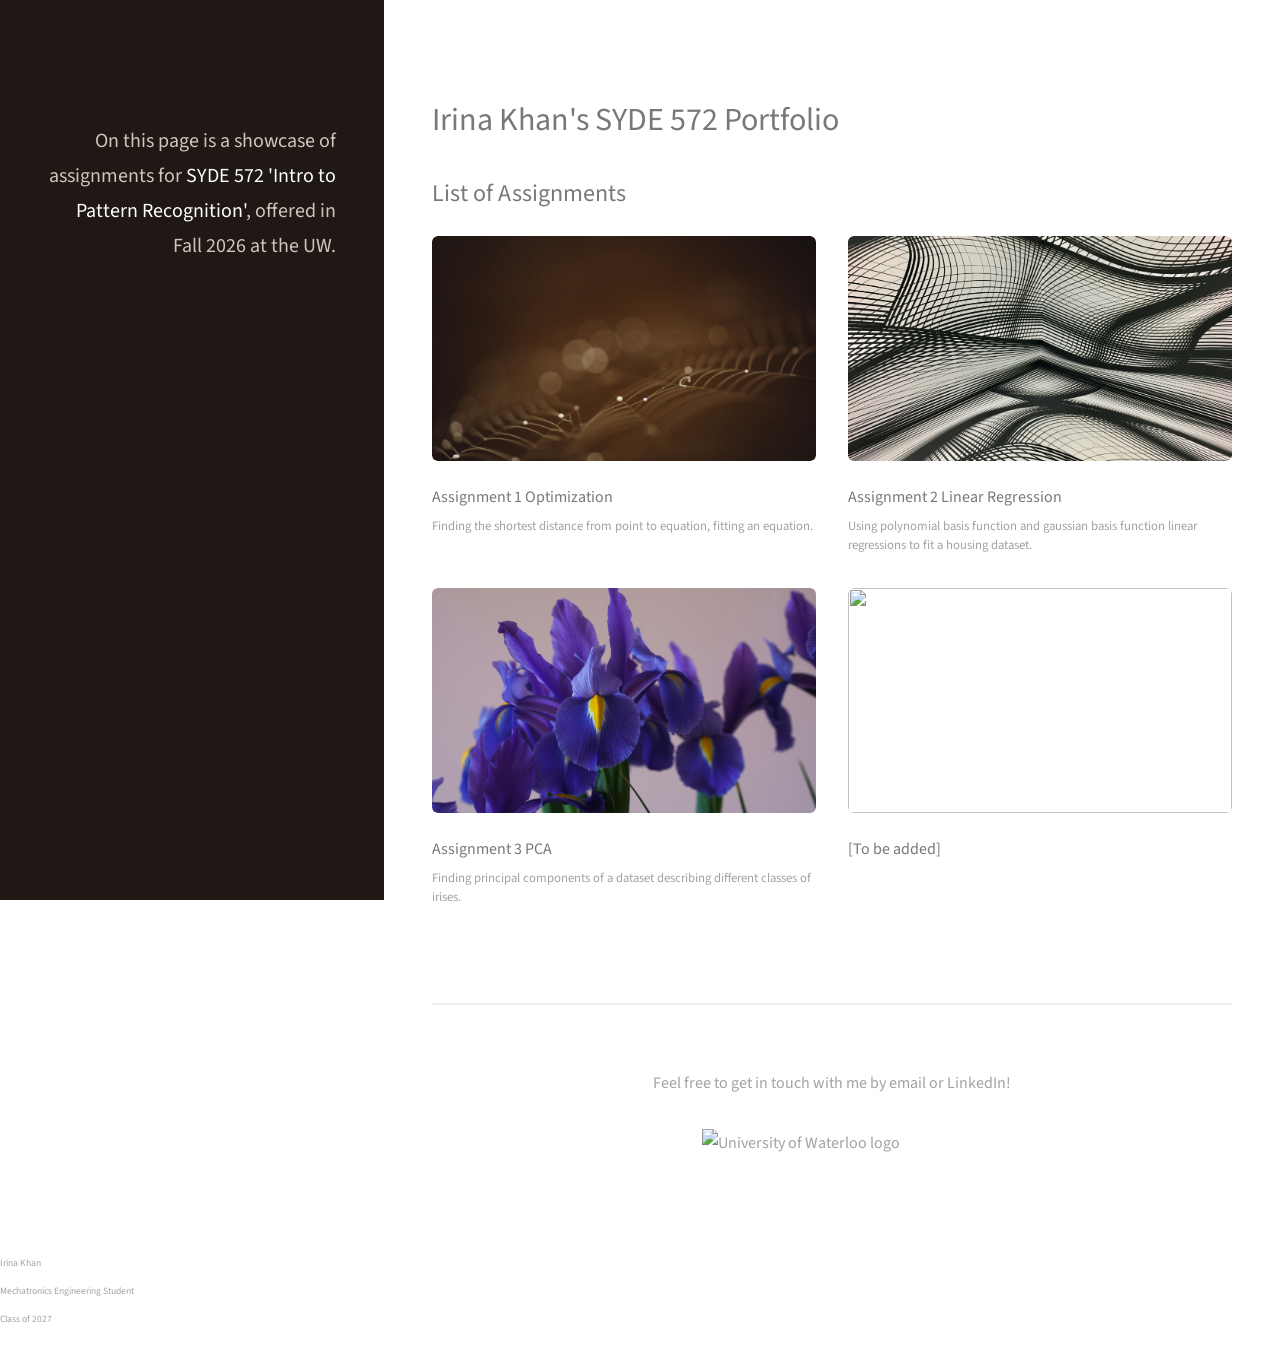
==== commit b29bb6b7: "Uploaded all files related to Assignment 3." ====
--- a/index.html
+++ b/index.html
@@ -40,9 +40,9 @@
 								<p>Using polynomial basis function and gaussian basis function linear regressions to fit a housing dataset.</p>
 							</article>
 							<article class="col-6 col-12-xsmall work-item">
-								<a href="images/fulls/03.jpg" class="image fit thumb"><img src="images/thumbs/03.jpg" alt="" /></a>
-								<h3>[To be added]</h3>
-								<p></p>
+								<a href="assignment3/assignment3report.html" class="image fit thumb"><img src="images/thumbs/earl-wilcox-JXDFeRqEaOU-unsplash.jpg" alt="" /></a>
+								<h3>Assignment 3 PCA</h3>
+								<p>Finding principal components of a dataset describing different classes of irises.</p>
 							</article>
 							<article class="col-6 col-12-xsmall work-item">
 								<a href="images/fulls/04.jpg" class="image fit thumb"><img src="images/thumbs/04.jpg" alt="" /></a>
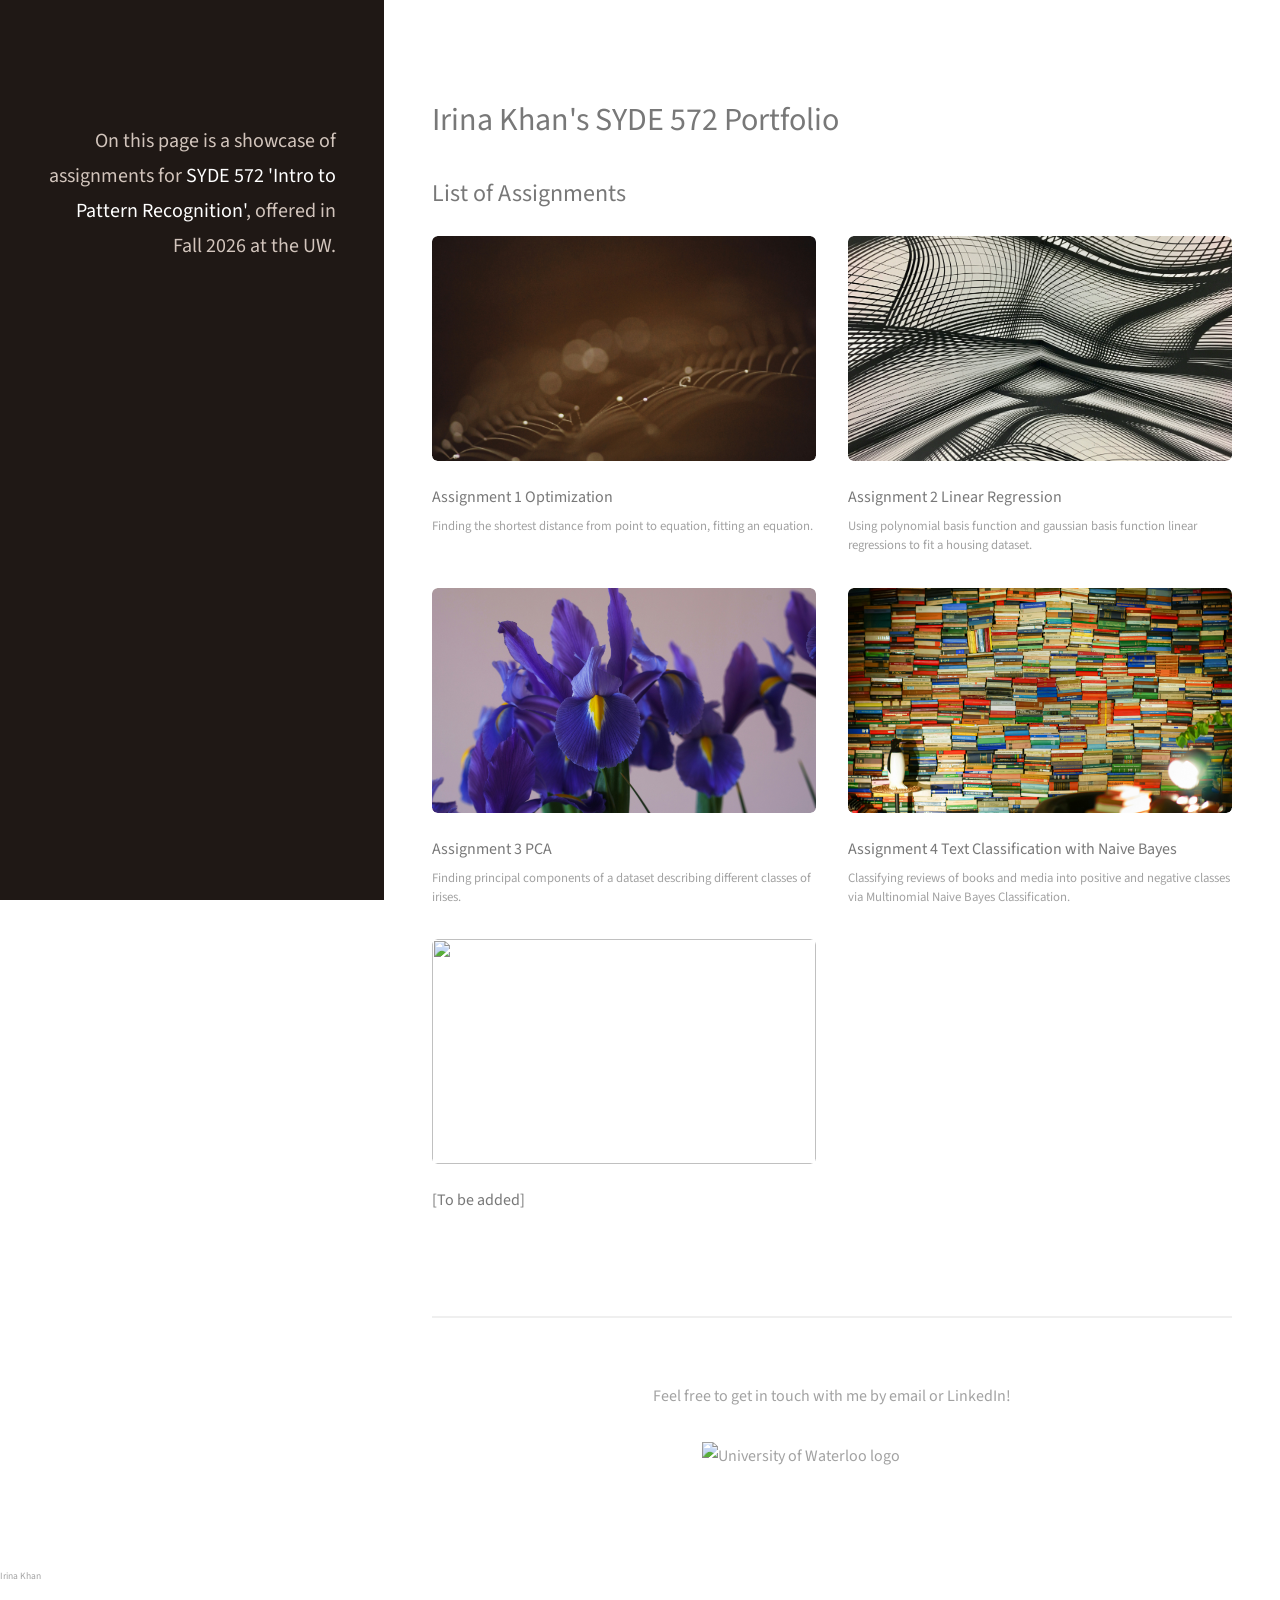
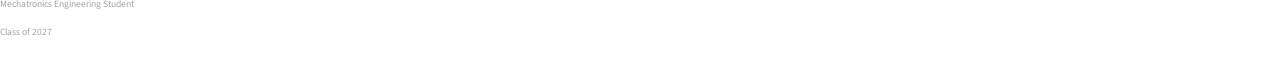
==== commit f185d2eb: "Assignment 4 changes to the homepage." ====
--- a/index.html
+++ b/index.html
@@ -43,6 +43,11 @@
 								<a href="assignment3/assignment3report.html" class="image fit thumb"><img src="images/thumbs/earl-wilcox-JXDFeRqEaOU-unsplash.jpg" alt="" /></a>
 								<h3>Assignment 3 PCA</h3>
 								<p>Finding principal components of a dataset describing different classes of irises.</p>
+							</article>
+							<article class="col-6 col-12-xsmall work-item">
+								<a href="assignment4/assignment4report.html" class="image fit thumb"><img src="images/thumbs/nikita-rashnii-qrZb0p421Uw-unsplash.jpg" alt="" /></a>
+								<h3>Assignment 4 Text Classification with Naive Bayes</h3>
+								<p>Classifying reviews of books and media into positive and negative classes via Multinomial Naive Bayes Classification.</p>
 							</article>
 							<article class="col-6 col-12-xsmall work-item">
 								<a href="images/fulls/04.jpg" class="image fit thumb"><img src="images/thumbs/04.jpg" alt="" /></a>
